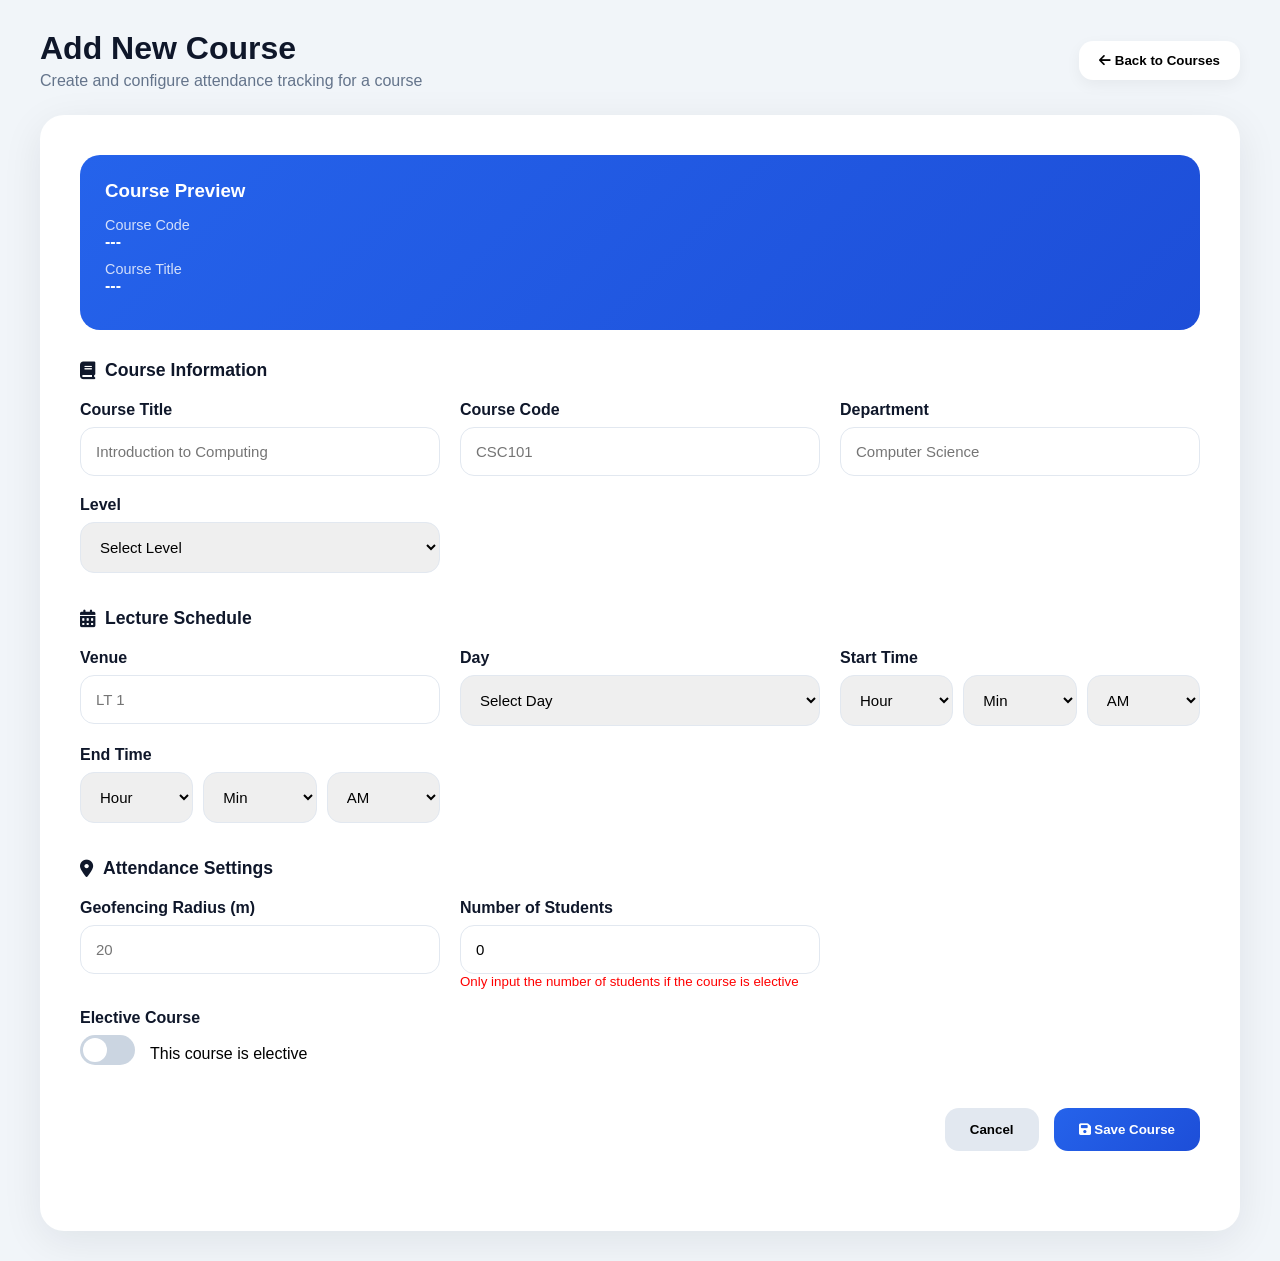
==== add_course.html @ 6df42c2a "first commit" ====
<!DOCTYPE html>
<html lang="en">
<head>
<meta charset="UTF-8">
<meta name="viewport" content="width=device-width, initial-scale=1.0">

<title>Add New Course</title>

<link rel="stylesheet"
href="https://cdnjs.cloudflare.com/ajax/libs/font-awesome/6.5.2/css/all.min.css">

<style>

:root{
    --primary:#2563eb;
    --primary-dark:#1d4ed8;
    --success:#10b981;
    --danger:#ef4444;
    --dark:#0f172a;
    --text:#64748b;
    --bg:#f1f5f9;
    --card:#ffffff;
    --border:#e2e8f0;
}

*{
    margin:0;
    padding:0;
    box-sizing:border-box;
    font-family:Inter,Segoe UI,sans-serif;
}

body{
    background:var(--bg);
    min-height:100vh;
    padding:30px;
}

.page-header{
    max-width:1200px;
    margin:auto auto 25px;
    display:flex;
    justify-content:space-between;
    align-items:center;
    flex-wrap:wrap;
    gap:20px;
}

.page-header h1{
    color:var(--dark);
    font-size:2rem;
    margin-bottom:5px;
}

.page-header p{
    color:var(--text);
}

.message-box{
    background-color: rgb(250, 61, 61); 
    height: 30px;
    margin-block-start: 10px;
    text-align: center; 
    padding-top: 3px; 
    border-radius: 5px; 
    color: white;
    opacity: 0;
    visibility: visible;
    transform: translateY(-20px);
    transition: all .3s ease;
}


.message-box.show{
    opacity: 1;
    visibility: visible;
    transform: translateY(0);
}

.message-box.success{
    background: #16a34a;
}

.message-box.error{
    background: #dc2626;
}

.back-btn{
    background:white;
    border:none;
    padding:12px 20px;
    border-radius:14px;
    cursor:pointer;
    font-weight:600;
    box-shadow:0 5px 15px rgba(0,0,0,.05);
}

.back-btn:hover{
    transform:translateY(-2px);
}

.form-card{
    max-width:1200px;
    margin:auto;
    background:white;
    border-radius:24px;
    padding:40px;
    box-shadow:
    0 10px 40px rgba(15,23,42,.08);
}

.preview-card{
    background:
    linear-gradient(
        135deg,
        var(--primary),
        var(--primary-dark)
    );

    color:white;
    padding:25px;
    border-radius:20px;
    margin-bottom:30px;
}

.preview-card h3{
    margin-bottom:15px;
}

.preview-item{
    margin-bottom:10px;
}

.preview-item span{
    opacity:.8;
    display:block;
    font-size:.9rem;
}

.time-group{
    display:grid;
    grid-template-columns:1fr 1fr 1fr;
    gap:10px;
}

.section-title{
    font-size:1.1rem;
    font-weight:700;
    color:var(--dark);
    margin-bottom:20px;
    display:flex;
    align-items:center;
    gap:10px;
}

.section{
    margin-bottom:35px;
}

.form-grid{
    display:grid;
    grid-template-columns:
    repeat(auto-fit,minmax(280px,1fr));
    gap:20px;
}

.form-group{
    display:flex;
    flex-direction:column;
}

.form-group label{
    margin-bottom:8px;
    font-weight:600;
    color:var(--dark);
}

.form-group input,
.form-group select{
    width:100%;
    padding:15px;
    border:1px solid var(--border);
    border-radius:14px;
    outline:none;
    transition:.3s;
    font-size:15px;
}

.form-group input:focus,
.form-group select:focus{
    border-color:var(--primary);
    box-shadow:
    0 0 0 4px rgba(37,99,235,.1);
}

.full-width{
    grid-column:1/-1;
}

.switch-container{
    display:flex;
    align-items:center;
    gap:15px;
}

.switch{
    position:relative;
    width:55px;
    height:30px;
}

.switch input{
    display:none;
}

.slider{
    position:absolute;
    inset:0;
    background:#cbd5e1;
    border-radius:30px;
    cursor:pointer;
    transition:.3s;
}

.slider::before{
    content:'';
    width:24px;
    height:24px;
    position:absolute;
    left:3px;
    top:3px;
    background:white;
    border-radius:50%;
    transition:.3s;
}

.switch input:checked + .slider{
    background:var(--success);
}

.switch input:checked + .slider::before{
    transform:translateX(25px);
}

.submit-section{
    display:flex;
    justify-content:flex-end;
    gap:15px;
    margin-top:20px;
}

.cancel-btn{
    padding:14px 25px;
    border:none;
    border-radius:14px;
    background:#e2e8f0;
    font-weight:600;
    cursor:pointer;
}

.save-btn{
    padding:14px 25px;
    border:none;
    border-radius:14px;
    background:
    linear-gradient(
        135deg,
        var(--primary),
        var(--primary-dark)
    );

    color:white;
    font-weight:600;
    cursor:pointer;
    transition:.3s;
}

.save-btn:hover{
    transform:translateY(-2px);
    box-shadow:
    0 10px 25px rgba(37,99,235,.25);
}

@media(max-width:768px){

    body{
        padding:15px;
    }

    .form-card{
        padding:20px;
    }

    .submit-section{
        flex-direction:column;
    }

    .submit-section button{
        width:100%;
    }

}

</style>
</head>

<body>

<div class="page-header">

    <div>
        <h1>Add New Course</h1>
        <p>Create and configure attendance tracking for a course</p>
    </div>

    <button class="back-btn" id="back-btn">
        <i class="fa-solid fa-arrow-left"></i>
        Back to Courses
    </button>

</div>

<div class="form-card" id="form-card">
    
    <div class="preview-card">

        <h3>Course Preview</h3>

        <div class="preview-item">
            <span>Course Code</span>
            <strong id="preview-code">---</strong>
        </div>

        <div class="preview-item">
            <span>Course Title</span>
            <strong id="preview-title">---</strong>
        </div>

    </div>

    <form id="add-course-form">

        <div class="section">

            <div class="section-title">
                <i class="fa-solid fa-book"></i>
                Course Information
            </div>

            <div class="form-grid">

                <div class="form-group">
                    <label>Course Title</label>
                    <input type="text"
                    id="course_title" required
                    placeholder="Introduction to Computing">
                </div>

                <div class="form-group">
                    <label>Course Code</label>
                    <input type="text" required
                    id="course_code"
                    placeholder="CSC101">
                </div>

                <div class="form-group">
                    <label>Department</label>
                    <input type="text" id="department" required
                    placeholder="Computer Science">
                </div>

                <div class="form-group">
                    <label>Level</label>
                    <select id="level" required>
                        <option>Select Level</option>
                        <option>100 Level</option>
                        <option>200 Level</option>
                        <option>300 Level</option>
                        <option>400 Level</option>
                        <option>500 Level</option>
                    </select>
                </div>

            </div>

        </div>

        <div class="section">

            <div class="section-title">
                <i class="fa-solid fa-calendar-days"></i>
                Lecture Schedule
            </div>

            <div class="form-grid">

                <div class="form-group">
                    <label>Venue</label>
                    <input type="text" id="course_venue" required
                    placeholder="LT 1">
                </div>

                <div class="form-group">
                    <label>Day</label>
                    <select id="day" required>
                        <option>Select Day</option>
                        <option>Monday</option>
                        <option>Tuesday</option>
                        <option>Wednesday</option>
                        <option>Thursday</option>
                        <option>Friday</option>
                    </select>
                </div>

                <div class="form-group">
                    <label>Start Time</label>
                
                    <div class="time-group">
                
                        <select id="start_hour" required>
                            <option value="">Hour</option>
                            <option>01</option>
                            <option>02</option>
                            <option>03</option>
                            <option>04</option>
                            <option>05</option>
                            <option>06</option>
                            <option>07</option>
                            <option>08</option>
                            <option>09</option>
                            <option>10</option>
                            <option>11</option>
                            <option>12</option>
                        </select>
                
                        <select id="start_minute" required>
                            <option value="">Min</option>
                            <option>00</option>
                            <option>15</option>
                            <option>30</option>
                            <option>45</option>
                        </select>
                
                        <select id="start_period">
                            <option>AM</option>
                            <option>PM</option>
                        </select>
                
                    </div>
                
                </div>

                <div class="form-group">
                    <label>End Time</label>
                
                    <div class="time-group">
                
                        <select id="end_hour" required>
                            <option value="">Hour</option>
                            <option>01</option>
                            <option>02</option>
                            <option>03</option>
                            <option>04</option>
                            <option>05</option>
                            <option>06</option>
                            <option>07</option>
                            <option>08</option>
                            <option>09</option>
                            <option>10</option>
                            <option>11</option>
                            <option>12</option>
                        </select>
                
                        <select id="end_minute" required>
                            <option value="">Min</option>
                            <option>00</option>
                            <option>15</option>
                            <option>30</option>
                            <option>45</option>
                        </select>
                
                        <select id="end_period">
                            <option>AM</option>
                            <option>PM</option>
                        </select>
                
                    </div>
                
                </div>

            </div>

        </div>

        <div class="section">

            <div class="section-title">
                <i class="fa-solid fa-location-dot"></i>
                Attendance Settings
            </div>

            <div class="form-grid">

                <div class="form-group">
                    <label>Geofencing Radius (m)</label>
                    <input type="number" id="geofencing" required
                    placeholder="20">
                </div>

                <div class="form-group">
                    <label>Number of Students</label>
                    <input type="number" id="number_of_students" value=0 required
                    placeholder="250">
                    <small style="color: red;">Only input the number of students if the course is elective</small>
                </div>

                <div class="form-group full-width">

                    <label>Elective Course</label>

                    <div class="switch-container">

                        <label class="switch">
                            <input type="checkbox"
                            id="is_elective">
                            <span class="slider"></span>
                        </label>

                        <span>This course is elective</span>

                    </div>

                </div>

            </div>

        </div>

        <div class="submit-section">

            <button
            type="reset"
            class="cancel-btn">
            Cancel
            </button>

            <button
            type="submit"
            class="save-btn" id="submit-btn">
            <i class="fa-solid fa-floppy-disk"></i>
            Save Course
            </button>
        </div>

    </form>
    <div id="message-box" class="message-box">  </div>
</div>

<script>

back_button = document.getElementById('back-btn');

back_button.addEventListener(
    'click',
   () => { window.location.href = 'courses.html'}
)

const titleInput =
document.getElementById('course_title');

const codeInput =
document.getElementById('course_code');

titleInput.addEventListener('input',()=>{

document.getElementById(
'preview-title'
).textContent =
titleInput.value || '---';

});

codeInput.addEventListener('input',()=>{

document.getElementById(
'preview-code'
).textContent =
codeInput.value || '---';

});

</script>

<script>

submit_button = document.getElementById('add-course-form');
    submit_button.addEventListener(
        'submit',
            
    async function postCourseSchedule(e){
    e.preventDefault();
    const startTime = convertTo24Hour(
    document.getElementById('start_hour').value,
    document.getElementById('start_minute').value,
    document.getElementById('start_period').value
    );


    const endTime = convertTo24Hour(
        document.getElementById('end_hour').value,
        document.getElementById('end_minute').value,
        document.getElementById('end_period').value
    );
    try{
    document.getElementById('submit-btn').innerHTML = 'Saving.....'
    
    document.getElementById('submit-btn').disabled = true;

    course_title = document.getElementById('course_title').value;

    course_code = document.getElementById('course_code').value;

    course_venue = document.getElementById('course_venue').value;

    level = document.getElementById('level').value;

    day = document.getElementById('day').value;

    department = document.getElementById('department').value;

    start_time = startTime;

    end_time = endTime;

    geofencing = document.getElementById('geofencing').value;

    number_of_students = document.getElementById('number_of_students').value;

    is_elective = document.getElementById('is_elective').checked;


    token = localStorage.getItem('auth_token');

    const response = await fetch(
    'https://attendance-app-backend-wasa.onrender.com/course/course-management/',
            {
                method: 'POST',
                headers: {
                    'Authorization': `Token ${token}`,
                    'Content-Type': 'application/json'
                },
                body: JSON.stringify({
                    course_title : course_title,
                    course_code : course_code,
                    course_location : course_venue,
                    level : level,
                    day :day,
                    start_time :start_time,
                    end_time : end_time,
                    is_elective : is_elective,
                    department : department,
                    geo_fencing : geofencing,
                    number_of_students : number_of_students
                })
            } 
    );

    const data = await response.json();
    console.log(data)
    if(response.status == 201){
        document.getElementById('submit-btn').innerHTML = 'Save'
        document.getElementById('submit-btn').disabled = false;
        showMessage(data.message, 'success')
        submit_button.reset();
    } else{
        document.getElementById('submit-btn').innerHTML = 'Save'
        document.getElementById('submit-btn').disabled = false;
       showMessage(data.message, 'error')
    }
} catch(e){
    document.getElementById('submit-btn').innerHTML = 'Save'
    document.getElementById('submit-btn').disabled = false;
    console.log(e)
}
}

    )


function showMessage(message, type) {
const messageBox = document.getElementById('message-box');

messageBox.textContent = message;

messageBox.classList.remove('success', 'error');

messageBox.classList.add(type);
messageBox.classList.add('show');

setTimeout(() => {
    messageBox.classList.remove('show');
}, 3000);
}


function convertTo24Hour(hour, minute, period){

let h = parseInt(hour);

if(period === 'PM' && h !== 12){
    h += 12;
}

if(period === 'AM' && h === 12){
    h = 0;
}

return `${String(h).padStart(2,'0')}:${minute}:00`;
}
</script>

</body>
</html>
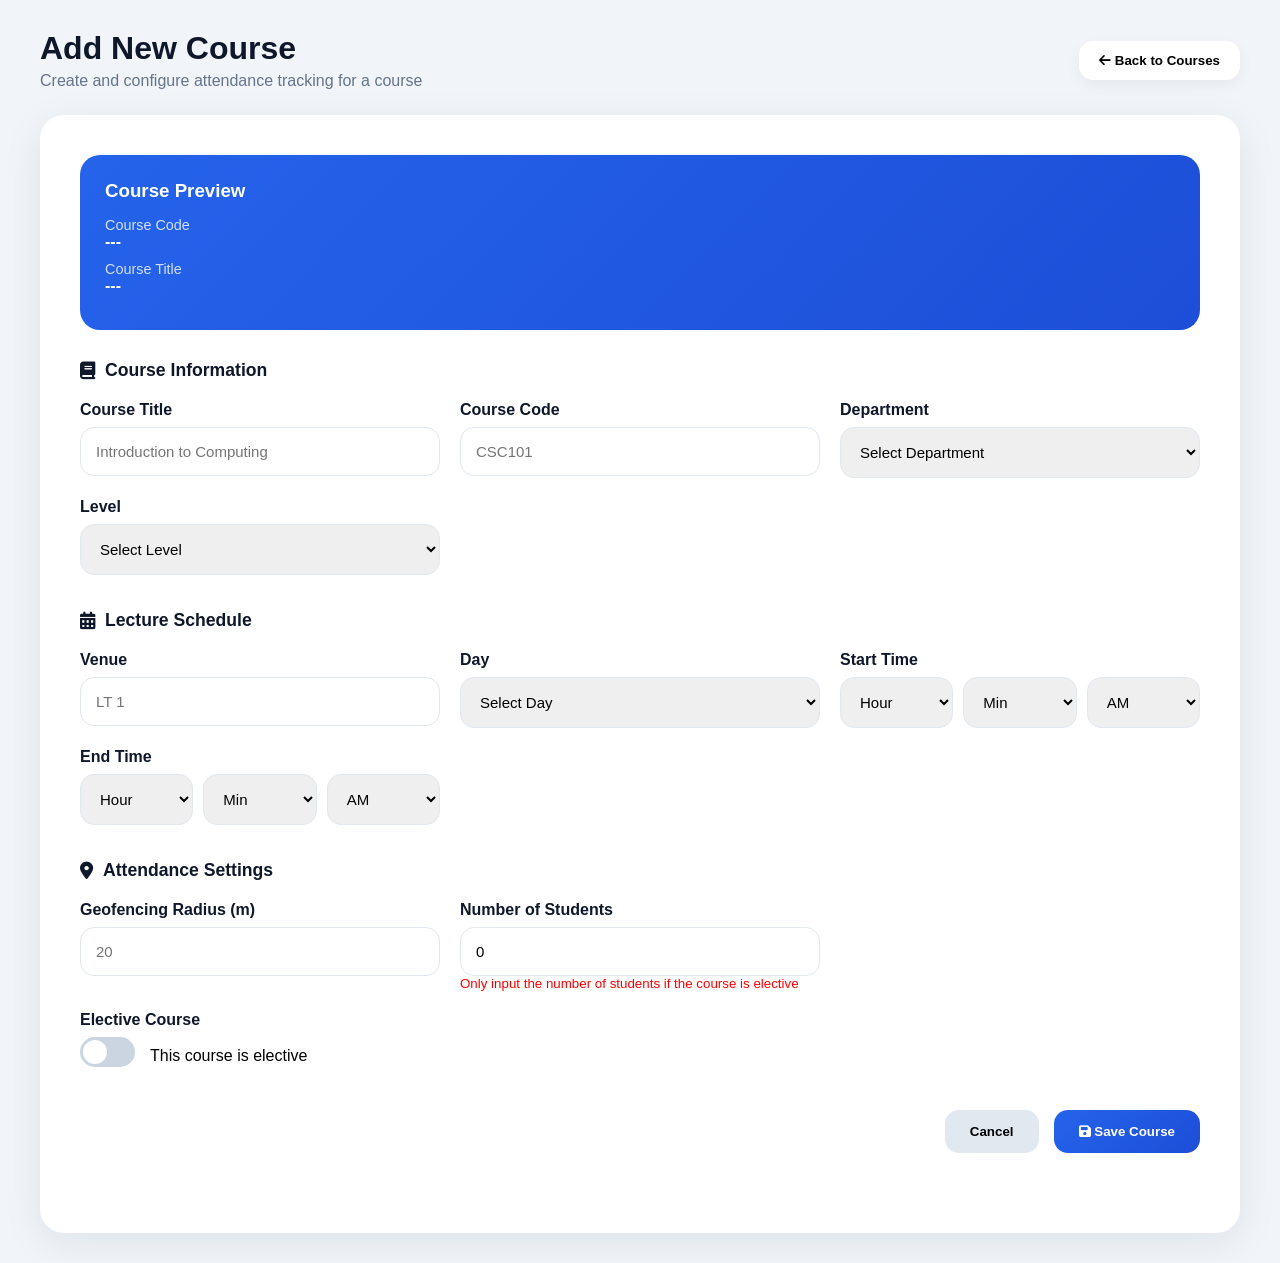
==== commit c59697f6: "fixed a bug in attendance session" ====
--- a/add_course.html
+++ b/add_course.html
@@ -365,8 +365,15 @@
 
                 <div class="form-group">
                     <label>Department</label>
-                    <input type="text" id="department" required
-                    placeholder="Computer Science">
+                    <select id="department" required>
+                        <option>Select Department</option>
+                        <option>Computer Science</option>
+                        <option>Statistics</option>
+                        <option>Mathematics</option>
+                        <option>Physics</option>
+                        <option>Chemistry</option>
+                        <option>Geology</option>
+                    </select>
                 </div>
 
                 <div class="form-group">
@@ -642,7 +649,7 @@
     token = localStorage.getItem('auth_token');
 
     const response = await fetch(
-    'https://attendance-app-backend-wasa.onrender.com/course/course-management/',
+    'https://attendance-app-backend-production.up.railway.app/course/course-management/',
             {
                 method: 'POST',
                 headers: {
